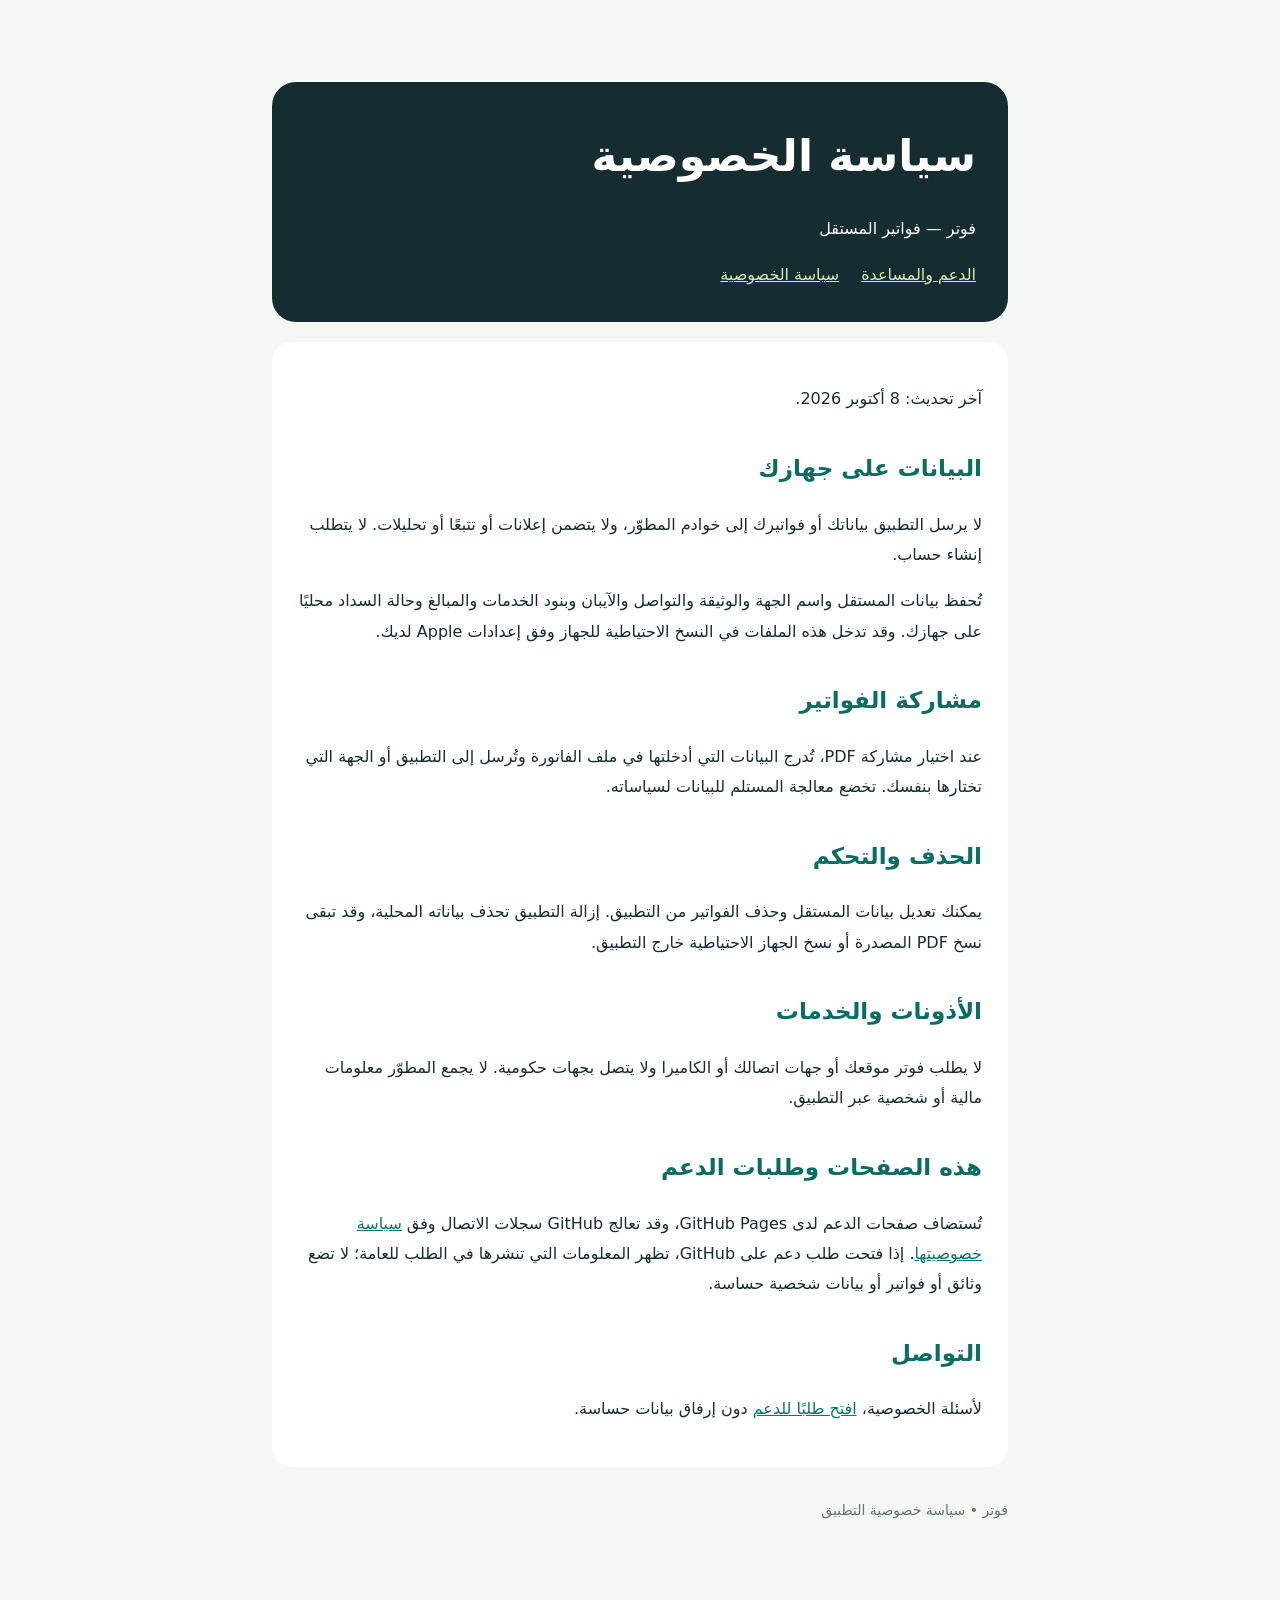
==== privacy.html @ 8cd6bac2 "Publish Fawter support and privacy pages" ====
<!doctype html><html lang="ar" dir="rtl"><meta charset="utf-8"><meta name="viewport" content="width=device-width, initial-scale=1"><title>فوتر | سياسة الخصوصية</title><link rel="stylesheet" href="style.css"><main><header><h1>سياسة الخصوصية</h1><p>فوتر — فواتير المستقل</p><nav><a href="index.html">الدعم والمساعدة</a><a href="privacy.html">سياسة الخصوصية</a></nav></header><section><p>آخر تحديث: 8 أكتوبر 2026.</p><h2>البيانات على جهازك</h2><p>لا يرسل التطبيق بياناتك أو فواتيرك إلى خوادم المطوّر، ولا يتضمن إعلانات أو تتبعًا أو تحليلات. لا يتطلب إنشاء حساب.</p><p>تُحفظ بيانات المستقل واسم الجهة والوثيقة والتواصل والآيبان وبنود الخدمات والمبالغ وحالة السداد محليًا على جهازك. وقد تدخل هذه الملفات في النسخ الاحتياطية للجهاز وفق إعدادات Apple لديك.</p><h2>مشاركة الفواتير</h2><p>عند اختيار مشاركة PDF، تُدرج البيانات التي أدخلتها في ملف الفاتورة وتُرسل إلى التطبيق أو الجهة التي تختارها بنفسك. تخضع معالجة المستلم للبيانات لسياساته.</p><h2>الحذف والتحكم</h2><p>يمكنك تعديل بيانات المستقل وحذف الفواتير من التطبيق. إزالة التطبيق تحذف بياناته المحلية، وقد تبقى نسخ PDF المصدرة أو نسخ الجهاز الاحتياطية خارج التطبيق.</p><h2>الأذونات والخدمات</h2><p>لا يطلب فوتر موقعك أو جهات اتصالك أو الكاميرا ولا يتصل بجهات حكومية. لا يجمع المطوّر معلومات مالية أو شخصية عبر التطبيق.</p><h2>هذه الصفحات وطلبات الدعم</h2><p>تُستضاف صفحات الدعم لدى GitHub Pages، وقد تعالج GitHub سجلات الاتصال وفق <a href="https://docs.github.com/en/site-policy/privacy-policies/github-general-privacy-statement">سياسة خصوصيتها</a>. إذا فتحت طلب دعم على GitHub، تظهر المعلومات التي تنشرها في الطلب للعامة؛ لا تضع وثائق أو فواتير أو بيانات شخصية حساسة.</p><h2>التواصل</h2><p>لأسئلة الخصوصية، <a href="https://github.com/9ini12-ctrl/fawter-support/issues/new">افتح طلبًا للدعم</a> دون إرفاق بيانات حساسة.</p></section><footer>فوتر • سياسة خصوصية التطبيق</footer></main></html>
---- style.css ----
:root{color-scheme:light}*{box-sizing:border-box}body{margin:0;background:#f4f7f2;color:#152d30;font-family:system-ui,-apple-system,sans-serif;line-height:1.9}main{max-width:800px;margin:50px auto;padding:32px}header{padding:32px;background:#152d30;color:white;border-radius:24px}h1{font-size:44px;margin:0}h2{font-size:23px;color:#086e64;margin-top:32px}a{color:#08776b}header a{color:#d2efa6}section{padding:26px;background:white;border-radius:20px;margin-top:20px}nav{display:flex;gap:22px;flex-wrap:wrap}footer{font-size:14px;color:#647575;margin-top:30px}li{margin-bottom:8px}@media(max-width:600px){main{margin:12px auto;padding:18px}header,section{padding:22px}}
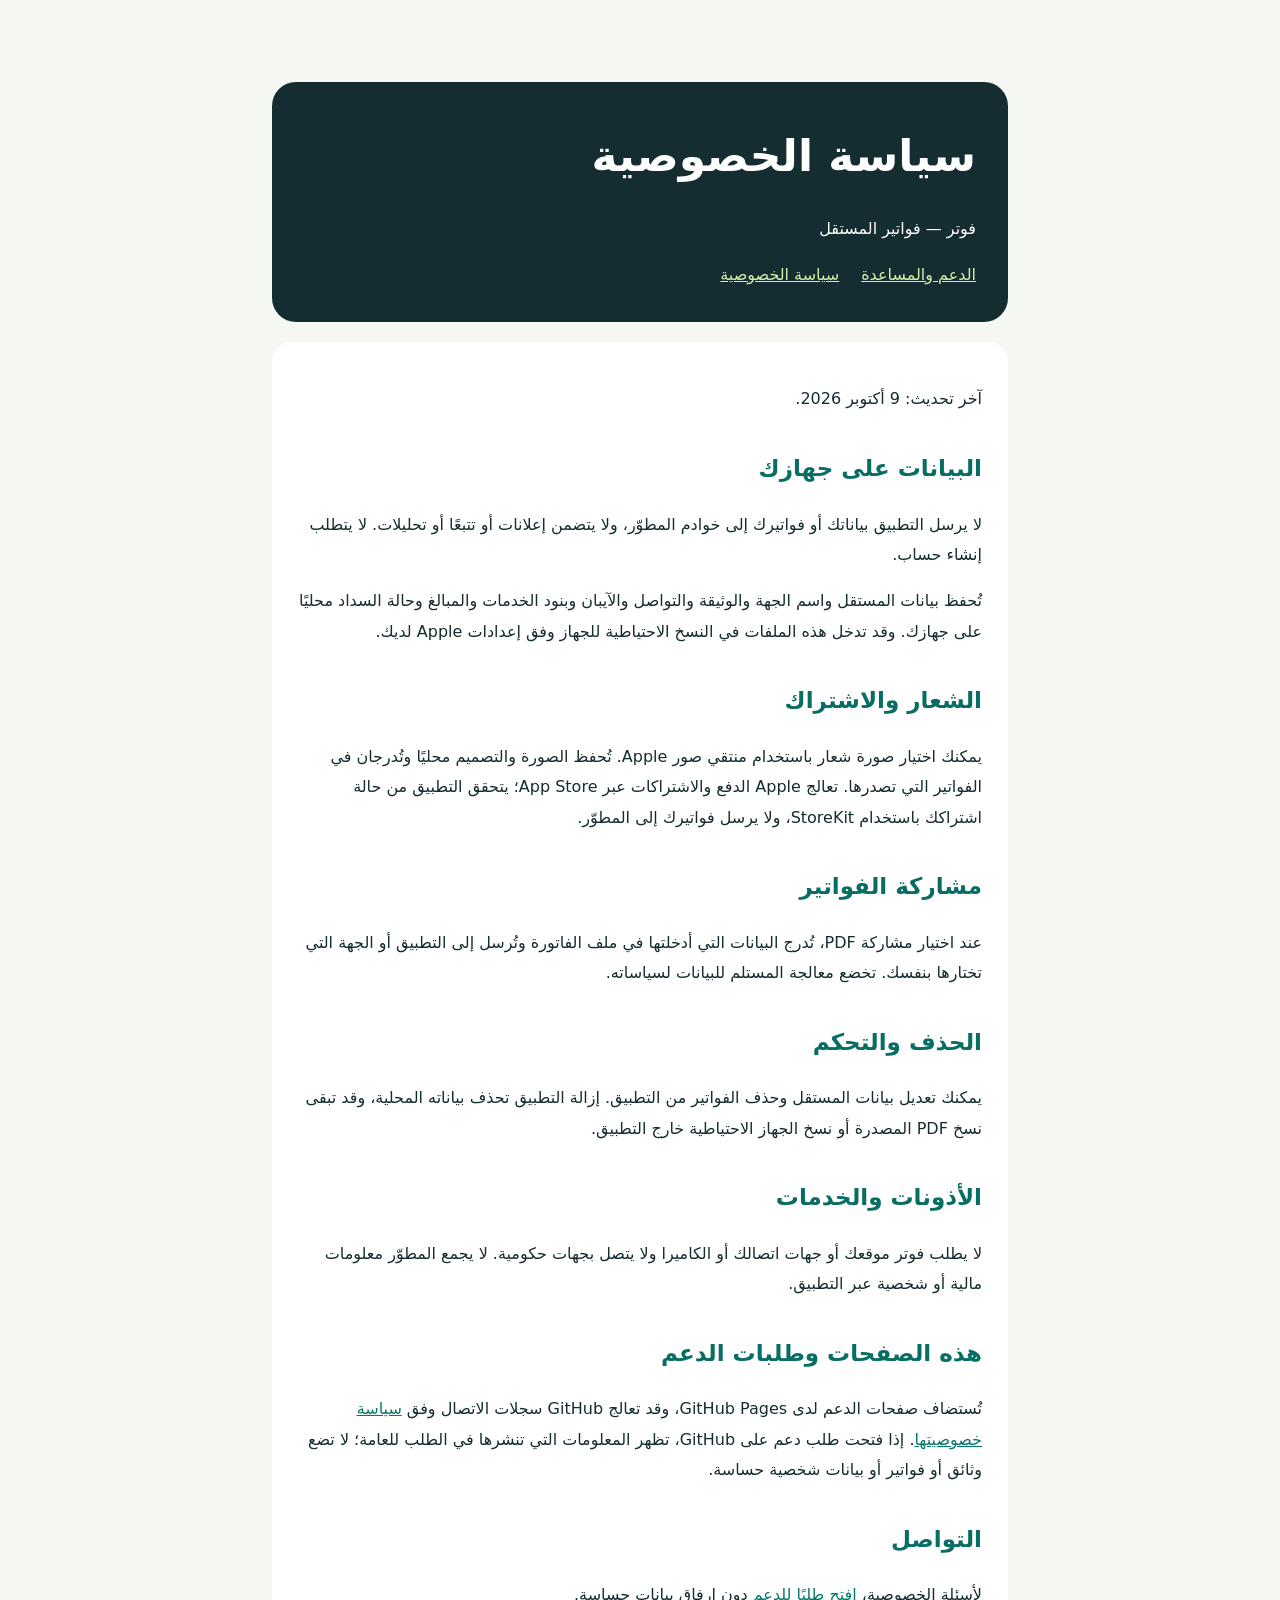
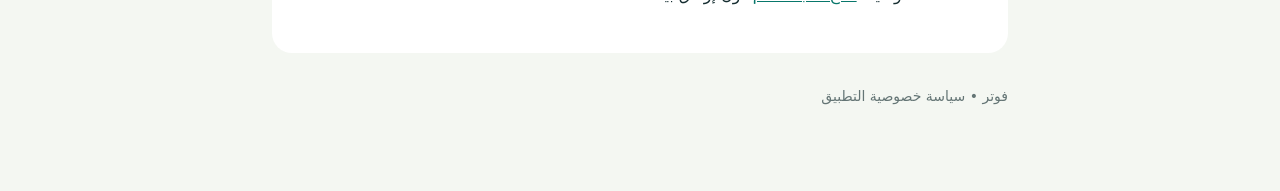
==== commit 97e8146c: "Document Fawter Plus subscriptions and invoice branding" ====
--- a/privacy.html
+++ b/privacy.html
@@ -1 +1 @@
-<!doctype html><html lang="ar" dir="rtl"><meta charset="utf-8"><meta name="viewport" content="width=device-width, initial-scale=1"><title>فوتر | سياسة الخصوصية</title><link rel="stylesheet" href="style.css"><main><header><h1>سياسة الخصوصية</h1><p>فوتر — فواتير المستقل</p><nav><a href="index.html">الدعم والمساعدة</a><a href="privacy.html">سياسة الخصوصية</a></nav></header><section><p>آخر تحديث: 8 أكتوبر 2026.</p><h2>البيانات على جهازك</h2><p>لا يرسل التطبيق بياناتك أو فواتيرك إلى خوادم المطوّر، ولا يتضمن إعلانات أو تتبعًا أو تحليلات. لا يتطلب إنشاء حساب.</p><p>تُحفظ بيانات المستقل واسم الجهة والوثيقة والتواصل والآيبان وبنود الخدمات والمبالغ وحالة السداد محليًا على جهازك. وقد تدخل هذه الملفات في النسخ الاحتياطية للجهاز وفق إعدادات Apple لديك.</p><h2>مشاركة الفواتير</h2><p>عند اختيار مشاركة PDF، تُدرج البيانات التي أدخلتها في ملف الفاتورة وتُرسل إلى التطبيق أو الجهة التي تختارها بنفسك. تخضع معالجة المستلم للبيانات لسياساته.</p><h2>الحذف والتحكم</h2><p>يمكنك تعديل بيانات المستقل وحذف الفواتير من التطبيق. إزالة التطبيق تحذف بياناته المحلية، وقد تبقى نسخ PDF المصدرة أو نسخ الجهاز الاحتياطية خارج التطبيق.</p><h2>الأذونات والخدمات</h2><p>لا يطلب فوتر موقعك أو جهات اتصالك أو الكاميرا ولا يتصل بجهات حكومية. لا يجمع المطوّر معلومات مالية أو شخصية عبر التطبيق.</p><h2>هذه الصفحات وطلبات الدعم</h2><p>تُستضاف صفحات الدعم لدى GitHub Pages، وقد تعالج GitHub سجلات الاتصال وفق <a href="https://docs.github.com/en/site-policy/privacy-policies/github-general-privacy-statement">سياسة خصوصيتها</a>. إذا فتحت طلب دعم على GitHub، تظهر المعلومات التي تنشرها في الطلب للعامة؛ لا تضع وثائق أو فواتير أو بيانات شخصية حساسة.</p><h2>التواصل</h2><p>لأسئلة الخصوصية، <a href="https://github.com/9ini12-ctrl/fawter-support/issues/new">افتح طلبًا للدعم</a> دون إرفاق بيانات حساسة.</p></section><footer>فوتر • سياسة خصوصية التطبيق</footer></main></html>
+<!doctype html><html lang="ar" dir="rtl"><meta charset="utf-8"><meta name="viewport" content="width=device-width, initial-scale=1"><title>فوتر | سياسة الخصوصية</title><link rel="stylesheet" href="style.css"><main><header><h1>سياسة الخصوصية</h1><p>فوتر — فواتير المستقل</p><nav><a href="index.html">الدعم والمساعدة</a><a href="privacy.html">سياسة الخصوصية</a></nav></header><section><p>آخر تحديث: 9 أكتوبر 2026.</p><h2>البيانات على جهازك</h2><p>لا يرسل التطبيق بياناتك أو فواتيرك إلى خوادم المطوّر، ولا يتضمن إعلانات أو تتبعًا أو تحليلات. لا يتطلب إنشاء حساب.</p><p>تُحفظ بيانات المستقل واسم الجهة والوثيقة والتواصل والآيبان وبنود الخدمات والمبالغ وحالة السداد محليًا على جهازك. وقد تدخل هذه الملفات في النسخ الاحتياطية للجهاز وفق إعدادات Apple لديك.</p><h2>الشعار والاشتراك</h2><p>يمكنك اختيار صورة شعار باستخدام منتقي صور Apple. تُحفظ الصورة والتصميم محليًا وتُدرجان في الفواتير التي تصدرها. تعالج Apple الدفع والاشتراكات عبر App Store؛ يتحقق التطبيق من حالة اشتراكك باستخدام StoreKit، ولا يرسل فواتيرك إلى المطوّر.</p><h2>مشاركة الفواتير</h2><p>عند اختيار مشاركة PDF، تُدرج البيانات التي أدخلتها في ملف الفاتورة وتُرسل إلى التطبيق أو الجهة التي تختارها بنفسك. تخضع معالجة المستلم للبيانات لسياساته.</p><h2>الحذف والتحكم</h2><p>يمكنك تعديل بيانات المستقل وحذف الفواتير من التطبيق. إزالة التطبيق تحذف بياناته المحلية، وقد تبقى نسخ PDF المصدرة أو نسخ الجهاز الاحتياطية خارج التطبيق.</p><h2>الأذونات والخدمات</h2><p>لا يطلب فوتر موقعك أو جهات اتصالك أو الكاميرا ولا يتصل بجهات حكومية. لا يجمع المطوّر معلومات مالية أو شخصية عبر التطبيق.</p><h2>هذه الصفحات وطلبات الدعم</h2><p>تُستضاف صفحات الدعم لدى GitHub Pages، وقد تعالج GitHub سجلات الاتصال وفق <a href="https://docs.github.com/en/site-policy/privacy-policies/github-general-privacy-statement">سياسة خصوصيتها</a>. إذا فتحت طلب دعم على GitHub، تظهر المعلومات التي تنشرها في الطلب للعامة؛ لا تضع وثائق أو فواتير أو بيانات شخصية حساسة.</p><h2>التواصل</h2><p>لأسئلة الخصوصية، <a href="https://github.com/9ini12-ctrl/fawter-support/issues/new">افتح طلبًا للدعم</a> دون إرفاق بيانات حساسة.</p></section><footer>فوتر • سياسة خصوصية التطبيق</footer></main></html>
